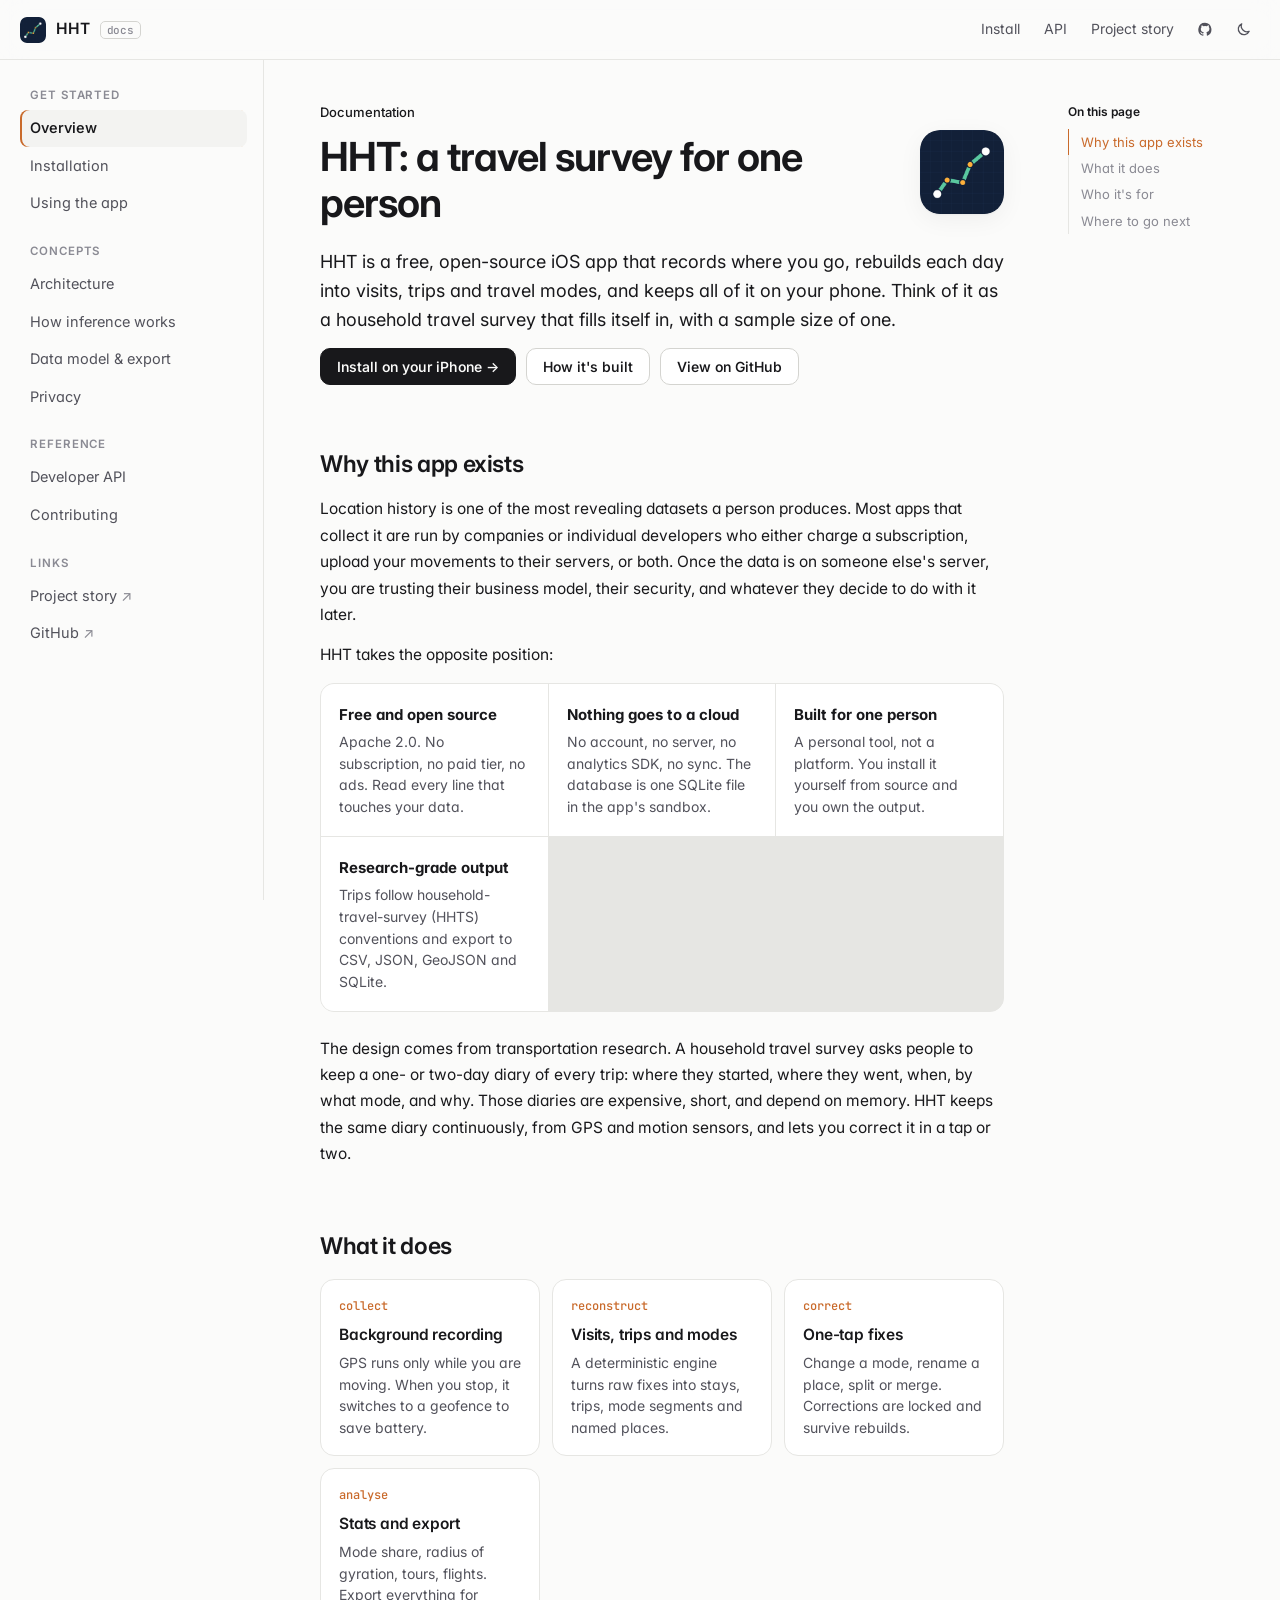
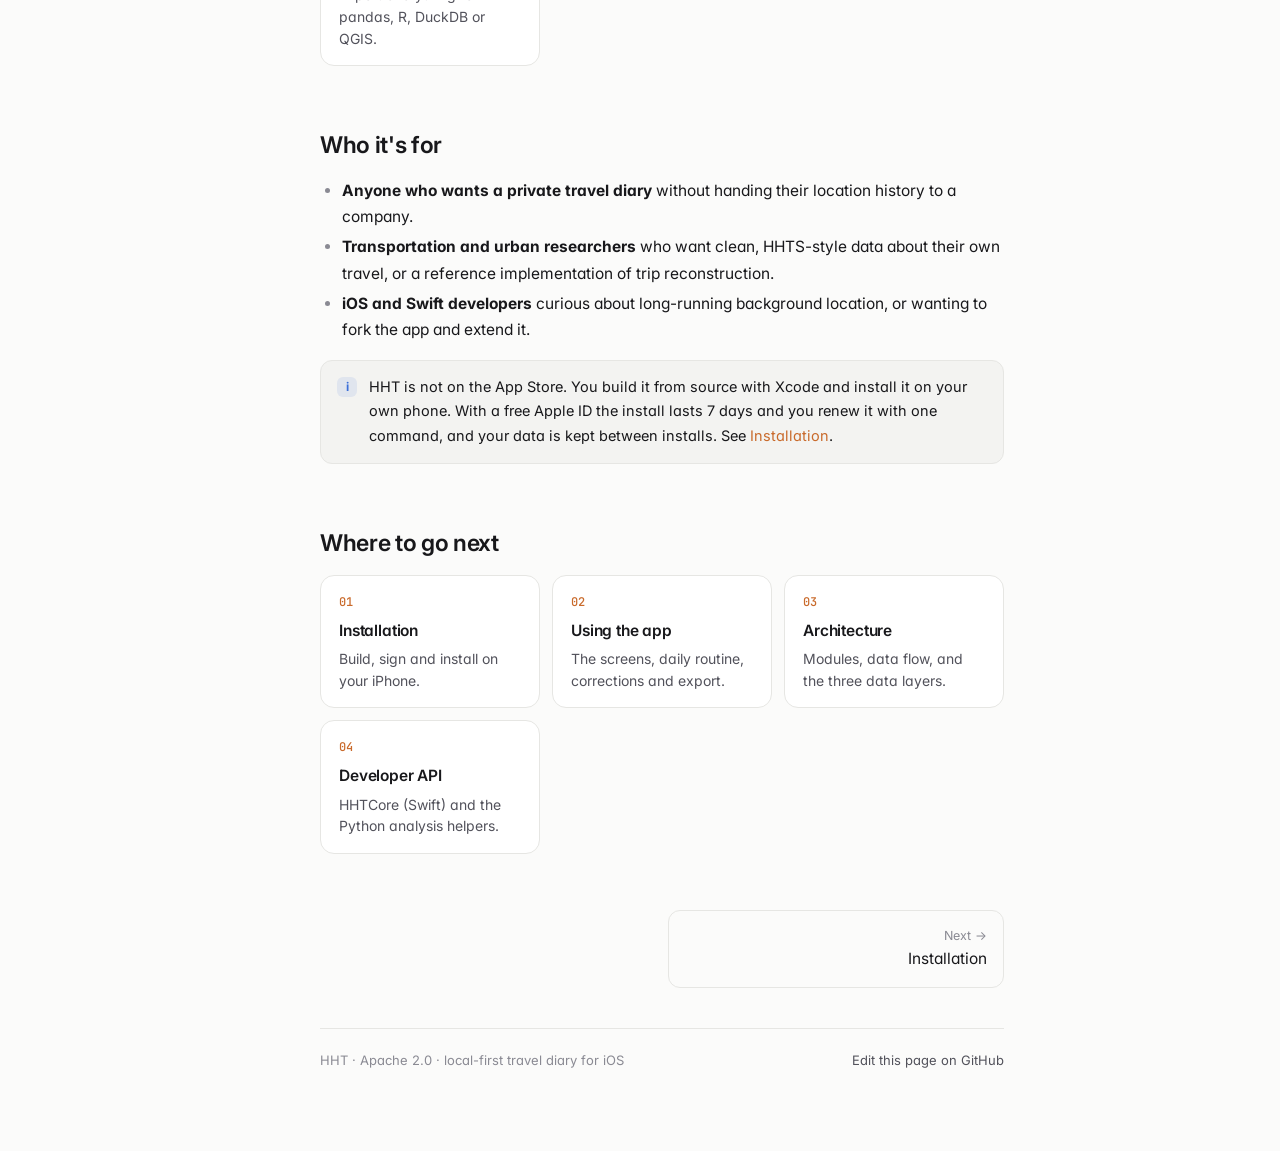
==== docs/docs/index.html @ 4942cb2d "Add standalone multi-page documentation site (closes #16) Adds docs/docs/, a documentation site sepa" ====
<!DOCTYPE html>
<html lang="en">
<head>
<meta charset="utf-8">
<meta name="viewport" content="width=device-width, initial-scale=1">
<title>HHT Documentation</title>
<meta name="description" content="Documentation for HHT, a free, open-source, local-first iOS app that runs a continuous household travel survey for one person.">
<link rel="icon" href="../assets/hht-logo.png">
<link rel="preconnect" href="https://fonts.googleapis.com">
<link rel="preconnect" href="https://fonts.gstatic.com" crossorigin>
<link href="https://fonts.googleapis.com/css2?family=Inter:wght@400;500;600;700&family=JetBrains+Mono:wght@400;500;600&display=swap" rel="stylesheet">
<link rel="stylesheet" href="assets/docs.css">
<script>try { const t = localStorage.getItem('hht-docs-theme'); if (t) document.documentElement.dataset.theme = t; } catch (e) {}</script>
<script src="assets/docs.js" defer></script>
</head>
<body>
<main class="dx-main"><article class="dx-content">

<div class="hero">
  <div>
    <p class="eyebrow">Documentation</p>
    <h1>HHT: a travel survey for one person</h1>
  </div>
  <img class="logo" src="../assets/hht-logo.png" alt="HHT logo">
</div>
<p class="lede">HHT is a free, open-source iOS app that records where you go, rebuilds each day into
visits, trips and travel modes, and keeps all of it on your phone. Think of it as a household travel survey
that fills itself in, with a sample size of one.</p>

<div class="actions">
  <a class="btn primary" href="installation.html">Install on your iPhone →</a>
  <a class="btn" href="architecture.html">How it's built</a>
  <a class="btn" href="https://github.com/zyang91/HHT-app">View on GitHub</a>
</div>

<h2>Why this app exists</h2>
<p>Location history is one of the most revealing datasets a person produces. Most apps that collect it
are run by companies or individual developers who either charge a subscription, upload your movements to their
servers, or both. Once the data is on someone else's server, you are trusting their business model,
their security, and whatever they decide to do with it later.</p>
<p>HHT takes the opposite position:</p>

<div class="pillars">
  <div><b>Free and open source</b><span>Apache 2.0. No subscription, no paid tier, no ads. Read every line that touches your data.</span></div>
  <div><b>Nothing goes to a cloud</b><span>No account, no server, no analytics SDK, no sync. The database is one SQLite file in the app's sandbox.</span></div>
  <div><b>Built for one person</b><span>A personal tool, not a platform. You install it yourself from source and you own the output.</span></div>
  <div><b>Research-grade output</b><span>Trips follow household-travel-survey (HHTS) conventions and export to CSV, JSON, GeoJSON and SQLite.</span></div>
</div>

<p>The design comes from transportation research. A household travel survey asks people to keep a one- or two-day
diary of every trip: where they started, where they went, when, by what mode, and why. Those diaries are expensive,
short, and depend on memory. HHT keeps the same diary continuously, from GPS and motion sensors, and lets you correct
it in a tap or two.</p>

<h2>What it does</h2>
<div class="cards">
  <div class="card"><div class="k">collect</div><h3>Background recording</h3><p>GPS runs only while you are moving. When you stop, it switches to a geofence to save battery.</p></div>
  <div class="card"><div class="k">reconstruct</div><h3>Visits, trips and modes</h3><p>A deterministic engine turns raw fixes into stays, trips, mode segments and named places.</p></div>
  <div class="card"><div class="k">correct</div><h3>One-tap fixes</h3><p>Change a mode, rename a place, split or merge. Corrections are locked and survive rebuilds.</p></div>
  <div class="card"><div class="k">analyse</div><h3>Stats and export</h3><p>Mode share, radius of gyration, tours, flights. Export everything for pandas, R, DuckDB or QGIS.</p></div>
</div>

<h2>Who it's for</h2>
<ul>
  <li><b>Anyone who wants a private travel diary</b> without handing their location history to a company.</li>
  <li><b>Transportation and urban researchers</b> who want clean, HHTS-style data about their own travel, or a reference
    implementation of trip reconstruction.</li>
  <li><b>iOS and Swift developers</b> curious about long-running background location, or wanting to fork the app and extend it.</li>
</ul>

<div class="callout note"><div class="ic">i</div>
<p>HHT is not on the App Store. You build it from source with Xcode and install it on your own phone. With a free Apple ID
the install lasts 7 days and you renew it with one command, and your data is kept between installs. See <a href="installation.html">Installation</a>.</p></div>

<h2>Where to go next</h2>
<div class="cards">
  <a class="card" href="installation.html"><div class="k">01</div><h3>Installation</h3><p>Build, sign and install on your iPhone.</p></a>
  <a class="card" href="using-the-app.html"><div class="k">02</div><h3>Using the app</h3><p>The screens, daily routine, corrections and export.</p></a>
  <a class="card" href="architecture.html"><div class="k">03</div><h3>Architecture</h3><p>Modules, data flow, and the three data layers.</p></a>
  <a class="card" href="api.html"><div class="k">04</div><h3>Developer API</h3><p>HHTCore (Swift) and the Python analysis helpers.</p></a>
</div>

</article></main>
</body>
</html>
---- docs/docs/assets/docs.css ----
/* HHT documentation — shared styles. Independent of the project page (../index.html). */

:root {
  --bg: #fbfbfa;
  --bg-elev: #ffffff;
  --bg-soft: #f3f3f1;
  --bg-code: #f5f5f3;
  --ink: #18181b;
  --ink-soft: #52525b;
  --ink-faint: #8a8a93;
  --line: #e6e6e3;
  --line-strong: #d4d4d0;
  --accent: #c96a2b;
  --accent-soft: rgba(201, 106, 43, .1);
  --teal: #1f9b77;
  --teal-soft: rgba(31, 155, 119, .1);
  --blue: #3b6fd8;
  --blue-soft: rgba(59, 111, 216, .1);
  --warn: #b7791f;
  --warn-soft: rgba(183, 121, 31, .12);
  --shadow: 0 1px 2px rgba(0, 0, 0, .04), 0 6px 24px rgba(0, 0, 0, .05);
  --sans: 'Inter', ui-sans-serif, system-ui, -apple-system, 'Segoe UI', sans-serif;
  --mono: 'JetBrains Mono', ui-monospace, SFMono-Regular, Menlo, monospace;
  --header-h: 60px;
  --sidebar-w: 264px;
  --toc-w: 220px;
  color-scheme: light;
}

@media (prefers-color-scheme: dark) {
  :root:not([data-theme="light"]) {
    --bg: #0e0e10;
    --bg-elev: #151518;
    --bg-soft: #1b1b1f;
    --bg-code: #141417;
    --ink: #ececee;
    --ink-soft: #a6a6ad;
    --ink-faint: #6e6e76;
    --line: #26262b;
    --line-strong: #34343a;
    --accent: #e8945a;
    --accent-soft: rgba(232, 148, 90, .12);
    --teal: #4fd1a5;
    --teal-soft: rgba(79, 209, 165, .1);
    --blue: #7aa2ff;
    --blue-soft: rgba(122, 162, 255, .1);
    --warn: #e6b450;
    --warn-soft: rgba(230, 180, 80, .1);
    --shadow: 0 1px 2px rgba(0, 0, 0, .3), 0 8px 30px rgba(0, 0, 0, .35);
    color-scheme: dark;
  }
}
:root[data-theme="dark"] {
  --bg: #0e0e10;
  --bg-elev: #151518;
  --bg-soft: #1b1b1f;
  --bg-code: #141417;
  --ink: #ececee;
  --ink-soft: #a6a6ad;
  --ink-faint: #6e6e76;
  --line: #26262b;
  --line-strong: #34343a;
  --accent: #e8945a;
  --accent-soft: rgba(232, 148, 90, .12);
  --teal: #4fd1a5;
  --teal-soft: rgba(79, 209, 165, .1);
  --blue: #7aa2ff;
  --blue-soft: rgba(122, 162, 255, .1);
  --warn: #e6b450;
  --warn-soft: rgba(230, 180, 80, .1);
  --shadow: 0 1px 2px rgba(0, 0, 0, .3), 0 8px 30px rgba(0, 0, 0, .35);
  color-scheme: dark;
}

* { box-sizing: border-box; }
html { -webkit-text-size-adjust: 100%; scroll-padding-top: calc(var(--header-h) + 24px); }
body {
  margin: 0;
  background: var(--bg);
  color: var(--ink);
  font: 15.5px/1.7 var(--sans);
  -webkit-font-smoothing: antialiased;
  font-feature-settings: 'cv11', 'ss01';
}
a { color: var(--accent); text-decoration: none; }
a:hover { text-decoration: underline; text-underline-offset: 3px; }
img { max-width: 100%; }

/* ── Header ─────────────────────────────────────────────── */
.dx-header {
  position: sticky; top: 0; z-index: 40;
  height: var(--header-h);
  display: flex; align-items: center; gap: 16px;
  padding: 0 20px;
  background: color-mix(in srgb, var(--bg) 82%, transparent);
  backdrop-filter: saturate(160%) blur(12px);
  -webkit-backdrop-filter: saturate(160%) blur(12px);
  border-bottom: 1px solid var(--line);
}
.dx-brand { display: flex; align-items: center; gap: 10px; color: var(--ink); font-weight: 600; letter-spacing: -.01em; white-space: nowrap; }
.dx-brand:hover { text-decoration: none; }
.dx-brand img { width: 26px; height: 26px; border-radius: 7px; }
.dx-brand .tag { font: 500 11px var(--mono); color: var(--ink-faint); border: 1px solid var(--line-strong); border-radius: 5px; padding: 1px 6px; }
.dx-header nav { display: flex; gap: 4px; margin-left: auto; align-items: center; }
.dx-header nav a, .icon-btn {
  color: var(--ink-soft); font-size: 14px; padding: 6px 10px; border-radius: 8px;
  background: none; border: 0; cursor: pointer; font-family: inherit; line-height: 1.2;
}
.dx-header nav a:hover, .icon-btn:hover { color: var(--ink); background: var(--bg-soft); text-decoration: none; }
.icon-btn { display: inline-flex; align-items: center; justify-content: center; width: 34px; height: 34px; padding: 0; }
.icon-btn svg { width: 17px; height: 17px; }
.menu-btn { display: none; }
.theme-btn .sun { display: none; }
:root[data-theme="dark"] .theme-btn .sun { display: block; }
:root[data-theme="dark"] .theme-btn .moon { display: none; }
@media (prefers-color-scheme: dark) {
  :root:not([data-theme="light"]) .theme-btn .sun { display: block; }
  :root:not([data-theme="light"]) .theme-btn .moon { display: none; }
}

/* ── Layout ─────────────────────────────────────────────── */
.dx-layout {
  display: grid;
  grid-template-columns: var(--sidebar-w) minmax(0, 1fr) var(--toc-w);
  max-width: 1440px; margin: 0 auto;
}
.dx-sidebar {
  position: sticky; top: var(--header-h);
  height: calc(100vh - var(--header-h));
  overflow-y: auto;
  padding: 28px 16px 40px 20px;
  border-right: 1px solid var(--line);
}
.dx-sidebar h4 {
  font: 600 11.5px var(--sans); letter-spacing: .08em; text-transform: uppercase;
  color: var(--ink-faint); margin: 22px 10px 8px;
}
.dx-sidebar h4:first-child { margin-top: 0; }
.dx-sidebar a {
  display: block; color: var(--ink-soft); font-size: 14.5px;
  padding: 6px 10px; border-radius: 8px; margin: 1px 0;
}
.dx-sidebar a:hover { color: var(--ink); background: var(--bg-soft); text-decoration: none; }
.dx-sidebar a.active { color: var(--ink); background: var(--bg-soft); font-weight: 550; box-shadow: inset 2px 0 0 var(--accent); }
.dx-sidebar .ext::after { content: " ↗"; color: var(--ink-faint); }

.dx-main { padding: 44px 56px 80px; min-width: 0; }
.dx-content { max-width: 760px; margin: 0 auto; }

.dx-toc {
  position: sticky; top: var(--header-h);
  height: calc(100vh - var(--header-h));
  overflow-y: auto;
  padding: 44px 20px 40px 8px;
  font-size: 13px;
}
.dx-toc h5 { font: 600 12px var(--sans); color: var(--ink); margin: 0 0 10px; }
.dx-toc a { display: block; color: var(--ink-faint); padding: 4px 0 4px 12px; border-left: 1px solid var(--line); line-height: 1.4; }
.dx-toc a.h3 { padding-left: 24px; }
.dx-toc a:hover { color: var(--ink); text-decoration: none; }
.dx-toc a.active { color: var(--accent); border-left-color: var(--accent); }

/* ── Typography ─────────────────────────────────────────── */
.eyebrow { font: 500 13px var(--sans); color: var(--accent); margin: 0 0 10px; }
.dx-content h1 { font-size: clamp(30px, 4.4vw, 40px); line-height: 1.15; letter-spacing: -.025em; font-weight: 650; margin: 0 0 14px; }
.lede { font-size: 18px; line-height: 1.6; color: var(--ink-soft); margin: 0 0 32px; }
.dx-content h2 { font-size: 23px; letter-spacing: -.015em; font-weight: 620; margin: 52px 0 12px; padding-top: 8px; }
.dx-content h3 { font-size: 17.5px; letter-spacing: -.01em; font-weight: 600; margin: 32px 0 8px; }
.dx-content h2 .anchor, .dx-content h3 .anchor { color: var(--ink-faint); margin-left: 8px; opacity: 0; font-weight: 400; }
.dx-content h2:hover .anchor, .dx-content h3:hover .anchor { opacity: 1; text-decoration: none; }
.dx-content p, .dx-content li { color: var(--ink); }
.dx-content p { margin: 0 0 14px; }
.dx-content ul, .dx-content ol { padding-left: 22px; margin: 0 0 16px; }
.dx-content li { margin: 4px 0; }
.dx-content li::marker { color: var(--ink-faint); }
.muted { color: var(--ink-soft); }
hr { border: 0; border-top: 1px solid var(--line); margin: 40px 0; }
kbd {
  font: 500 12px var(--mono); padding: 1px 6px; border-radius: 5px;
  border: 1px solid var(--line-strong); border-bottom-width: 2px; background: var(--bg-elev);
}

/* ── Code ───────────────────────────────────────────────── */
code {
  font: 500 .86em var(--mono);
  background: var(--bg-soft); border: 1px solid var(--line);
  padding: 1px 5px; border-radius: 5px;
  overflow-wrap: anywhere;
}
pre {
  position: relative;
  background: var(--bg-code); border: 1px solid var(--line); border-radius: 12px;
  padding: 16px 18px; margin: 0 0 18px;
  overflow-x: auto; font: 13px/1.65 var(--mono);
}
pre code { background: none; border: 0; padding: 0; font-size: inherit; overflow-wrap: normal; }
pre[data-lang]:not([data-lang="text"]) { padding-top: 38px; }
pre[data-lang]:not([data-lang="text"])::before {
  content: attr(data-lang);
  position: absolute; top: 0; left: 0; right: 0;
  padding: 6px 18px; border-bottom: 1px solid var(--line);
  font: 500 11px var(--mono); color: var(--ink-faint); text-transform: lowercase;
}
pre[data-lang]:not([data-lang="text"]) .copy-btn { top: 4px; opacity: 1; border-color: transparent; background: none; padding: 1px 6px; }
pre[data-lang]:not([data-lang="text"]) .copy-btn:hover { color: var(--ink); }
.copy-btn {
  position: absolute; top: 6px; right: 8px;
  font: 500 11.5px var(--sans); color: var(--ink-soft);
  background: var(--bg-elev); border: 1px solid var(--line); border-radius: 6px;
  padding: 3px 8px; cursor: pointer; opacity: 0; transition: opacity .15s;
}
pre:hover .copy-btn, .copy-btn:focus { opacity: 1; }
.tok-c { color: var(--ink-faint); font-style: italic; }
.tok-k { color: var(--accent); }
.tok-s { color: var(--teal); }
.tok-t { color: var(--blue); }

/* ── Components ─────────────────────────────────────────── */
.callout {
  display: flex; gap: 12px;
  border: 1px solid var(--line); border-radius: 12px;
  background: var(--bg-soft); padding: 14px 16px; margin: 0 0 20px;
  font-size: 14.5px;
}
.callout p:last-child { margin: 0; }
.callout .ic { flex: none; width: 20px; height: 20px; border-radius: 6px; display: grid; place-items: center; font: 700 12px var(--sans); margin-top: 2px; }
.callout.note .ic { background: var(--blue-soft); color: var(--blue); }
.callout.tip .ic { background: var(--teal-soft); color: var(--teal); }
.callout.warn { border-color: color-mix(in srgb, var(--warn) 35%, var(--line)); background: var(--warn-soft); }
.callout.warn .ic { background: var(--warn-soft); color: var(--warn); }

.cards { display: grid; grid-template-columns: repeat(auto-fit, minmax(220px, 1fr)); gap: 12px; margin: 0 0 24px; }
.card {
  display: block; color: var(--ink);
  border: 1px solid var(--line); border-radius: 14px; background: var(--bg-elev);
  padding: 18px 18px 16px; transition: border-color .15s, transform .15s, box-shadow .15s;
}
a.card:hover { border-color: var(--line-strong); text-decoration: none; transform: translateY(-1px); box-shadow: var(--shadow); }
.card .k { font: 500 12px var(--mono); color: var(--accent); margin-bottom: 8px; }
.card h3 { margin: 0 0 4px !important; font-size: 15.5px !important; }
.card p { margin: 0 !important; font-size: 14px; color: var(--ink-soft) !important; line-height: 1.55; }

.pillars { display: grid; grid-template-columns: repeat(auto-fit, minmax(200px, 1fr)); gap: 1px; background: var(--line); border: 1px solid var(--line); border-radius: 14px; overflow: hidden; margin: 0 0 24px; }
.pillars > div { background: var(--bg-elev); padding: 18px; }
.pillars b { display: block; font-size: 15px; margin-bottom: 4px; }
.pillars span { font-size: 14px; color: var(--ink-soft); line-height: 1.55; display: block; }

.table-wrap { overflow-x: auto; margin: 0 0 20px; border: 1px solid var(--line); border-radius: 12px; }
table { border-collapse: collapse; width: 100%; font-size: 14px; }
th, td { text-align: left; padding: 9px 14px; border-bottom: 1px solid var(--line); vertical-align: top; }
th { font-weight: 600; font-size: 12.5px; color: var(--ink-soft); background: var(--bg-soft); white-space: nowrap; }
tr:last-child td { border-bottom: 0; }
td code { white-space: nowrap; }

.steps { counter-reset: step; list-style: none; padding: 0 !important; margin: 0 0 24px; }
.steps > li { position: relative; padding: 0 0 18px 44px; margin: 0; border-left: 1px solid var(--line); margin-left: 13px; }
.steps > li:last-child { border-left-color: transparent; padding-bottom: 4px; }
.steps > li::before {
  counter-increment: step; content: counter(step);
  position: absolute; left: -14px; top: 0;
  width: 27px; height: 27px; border-radius: 50%;
  display: grid; place-items: center;
  font: 600 12.5px var(--sans); color: var(--ink);
  background: var(--bg-elev); border: 1px solid var(--line-strong);
}
.steps > li > b:first-child { display: block; margin-bottom: 2px; }

/* pipeline diagram */
.flow { display: grid; grid-template-columns: repeat(5, minmax(0, 1fr)); gap: 0; margin: 8px 0 26px; }
.flow .node {
  position: relative; border: 1px solid var(--line); background: var(--bg-elev); border-radius: 12px;
  padding: 12px 12px 10px; margin-right: 18px; font-size: 13px; line-height: 1.45;
}
.flow .node:last-child { margin-right: 0; }
.flow .node:not(:last-child)::after {
  content: "→"; position: absolute; right: -16px; top: 50%; transform: translateY(-50%);
  color: var(--ink-faint); font-size: 14px;
}
.flow .node b { display: block; font-size: 13.5px; margin-bottom: 2px; }
.flow .node span { color: var(--ink-soft); }
.flow .node.hl { border-color: color-mix(in srgb, var(--accent) 50%, var(--line)); }

.layers { display: grid; gap: 8px; margin: 0 0 24px; }
.layer { display: grid; grid-template-columns: 34px minmax(0, 1fr); gap: 14px; align-items: start; border: 1px solid var(--line); border-radius: 12px; padding: 14px 16px; background: var(--bg-elev); }
.layer .num { width: 30px; height: 30px; border-radius: 8px; display: grid; place-items: center; font: 600 13px var(--mono); }
.layer:nth-child(1) .num { background: var(--blue-soft); color: var(--blue); }
.layer:nth-child(2) .num { background: var(--accent-soft); color: var(--accent); }
.layer:nth-child(3) .num { background: var(--teal-soft); color: var(--teal); }
.layer b { display: block; }
.layer span { font-size: 14px; color: var(--ink-soft); }

.tree { font: 13px/1.7 var(--mono); }
.tree .d { color: var(--blue); }
.tree .m { color: var(--ink-faint); }

/* API signatures */
.api { border: 1px solid var(--line); border-radius: 12px; margin: 0 0 18px; overflow: hidden; background: var(--bg-elev); }
.api-head { display: flex; align-items: baseline; gap: 10px; flex-wrap: wrap; padding: 12px 16px; border-bottom: 1px solid var(--line); background: var(--bg-soft); }
.api-head .kind { font: 600 11px var(--mono); text-transform: uppercase; letter-spacing: .06em; color: var(--accent); }
.api-head .name { font: 600 14.5px var(--mono); }
.api-head .file { margin-left: auto; font: 12px var(--mono); color: var(--ink-faint); }
.api-body { padding: 4px 16px 10px; }
.api-body > p { font-size: 14px; color: var(--ink-soft); margin: 10px 0 6px; }
.sig { display: grid; grid-template-columns: minmax(0, 1fr); border-top: 1px dashed var(--line); padding: 9px 0; }
.sig:first-of-type { border-top: 0; }
.sig code { background: none; border: 0; padding: 0; font-size: 12.8px; color: var(--ink); }
.sig span { font-size: 13.5px; color: var(--ink-soft); }

.badge { display: inline-block; font: 500 11.5px var(--mono); padding: 1px 7px; border-radius: 999px; border: 1px solid var(--line-strong); color: var(--ink-soft); vertical-align: 2px; }

/* hero (overview page) */
.hero { display: grid; grid-template-columns: minmax(0, 1fr) auto; gap: 24px; align-items: center; margin-bottom: 8px; }
.hero img.logo { width: 84px; height: 84px; border-radius: 20px; box-shadow: var(--shadow); }
.actions { display: flex; flex-wrap: wrap; gap: 10px; margin: 0 0 36px; }
.btn {
  display: inline-flex; align-items: center; gap: 8px;
  font: 550 14px var(--sans); padding: 9px 16px; border-radius: 10px;
  border: 1px solid var(--line-strong); color: var(--ink); background: var(--bg-elev);
}
.btn:hover { text-decoration: none; border-color: var(--ink-faint); }
.btn.primary { background: var(--ink); color: var(--bg); border-color: var(--ink); }
.btn.primary:hover { opacity: .88; }

/* prev / next */
.pager { display: grid; grid-template-columns: 1fr 1fr; gap: 12px; margin-top: 56px; }
.pager a { border: 1px solid var(--line); border-radius: 12px; padding: 14px 16px; color: var(--ink); display: block; }
.pager a:hover { border-color: var(--line-strong); text-decoration: none; }
.pager small { display: block; color: var(--ink-faint); font-size: 12.5px; }
.pager .next { text-align: right; grid-column: 2; }
.dx-foot { margin-top: 40px; padding-top: 20px; border-top: 1px solid var(--line); font-size: 13px; color: var(--ink-faint); display: flex; flex-wrap: wrap; gap: 6px 18px; justify-content: space-between; }
.dx-foot a { color: var(--ink-soft); }

/* ── Responsive ─────────────────────────────────────────── */
@media (max-width: 1180px) {
  .dx-layout { grid-template-columns: var(--sidebar-w) minmax(0, 1fr); }
  .dx-toc { display: none; }
}
@media (max-width: 880px) {
  .menu-btn { display: inline-flex; }
  .dx-header { padding: 0 12px 0 8px; gap: 8px; }
  .dx-header nav a.hide-sm { display: none; }
  .dx-layout { grid-template-columns: minmax(0, 1fr); }
  .dx-sidebar {
    position: fixed; top: var(--header-h); left: 0; bottom: 0; z-index: 35;
    width: min(300px, 86vw); height: auto;
    background: var(--bg); transform: translateX(-100%); transition: transform .2s ease;
    box-shadow: var(--shadow);
  }
  body.nav-open .dx-sidebar { transform: none; }
  body.nav-open::after { content: ""; position: fixed; inset: var(--header-h) 0 0 0; background: rgba(0,0,0,.35); z-index: 30; }
  .dx-main { padding: 28px 16px 64px; }
  .flow { grid-template-columns: minmax(0, 1fr); gap: 18px; }
  .flow .node { margin-right: 0; }
  .flow .node:not(:last-child)::after { content: "↓"; right: auto; left: 50%; top: auto; bottom: -19px; transform: translateX(-50%); }
  .hero { grid-template-columns: minmax(0, 1fr); }
  .hero img.logo { width: 60px; height: 60px; border-radius: 15px; order: -1; }
  .pager { grid-template-columns: minmax(0, 1fr); }
  .pager .next { grid-column: 1; }
  .api-head .file { margin-left: 0; width: 100%; }
}
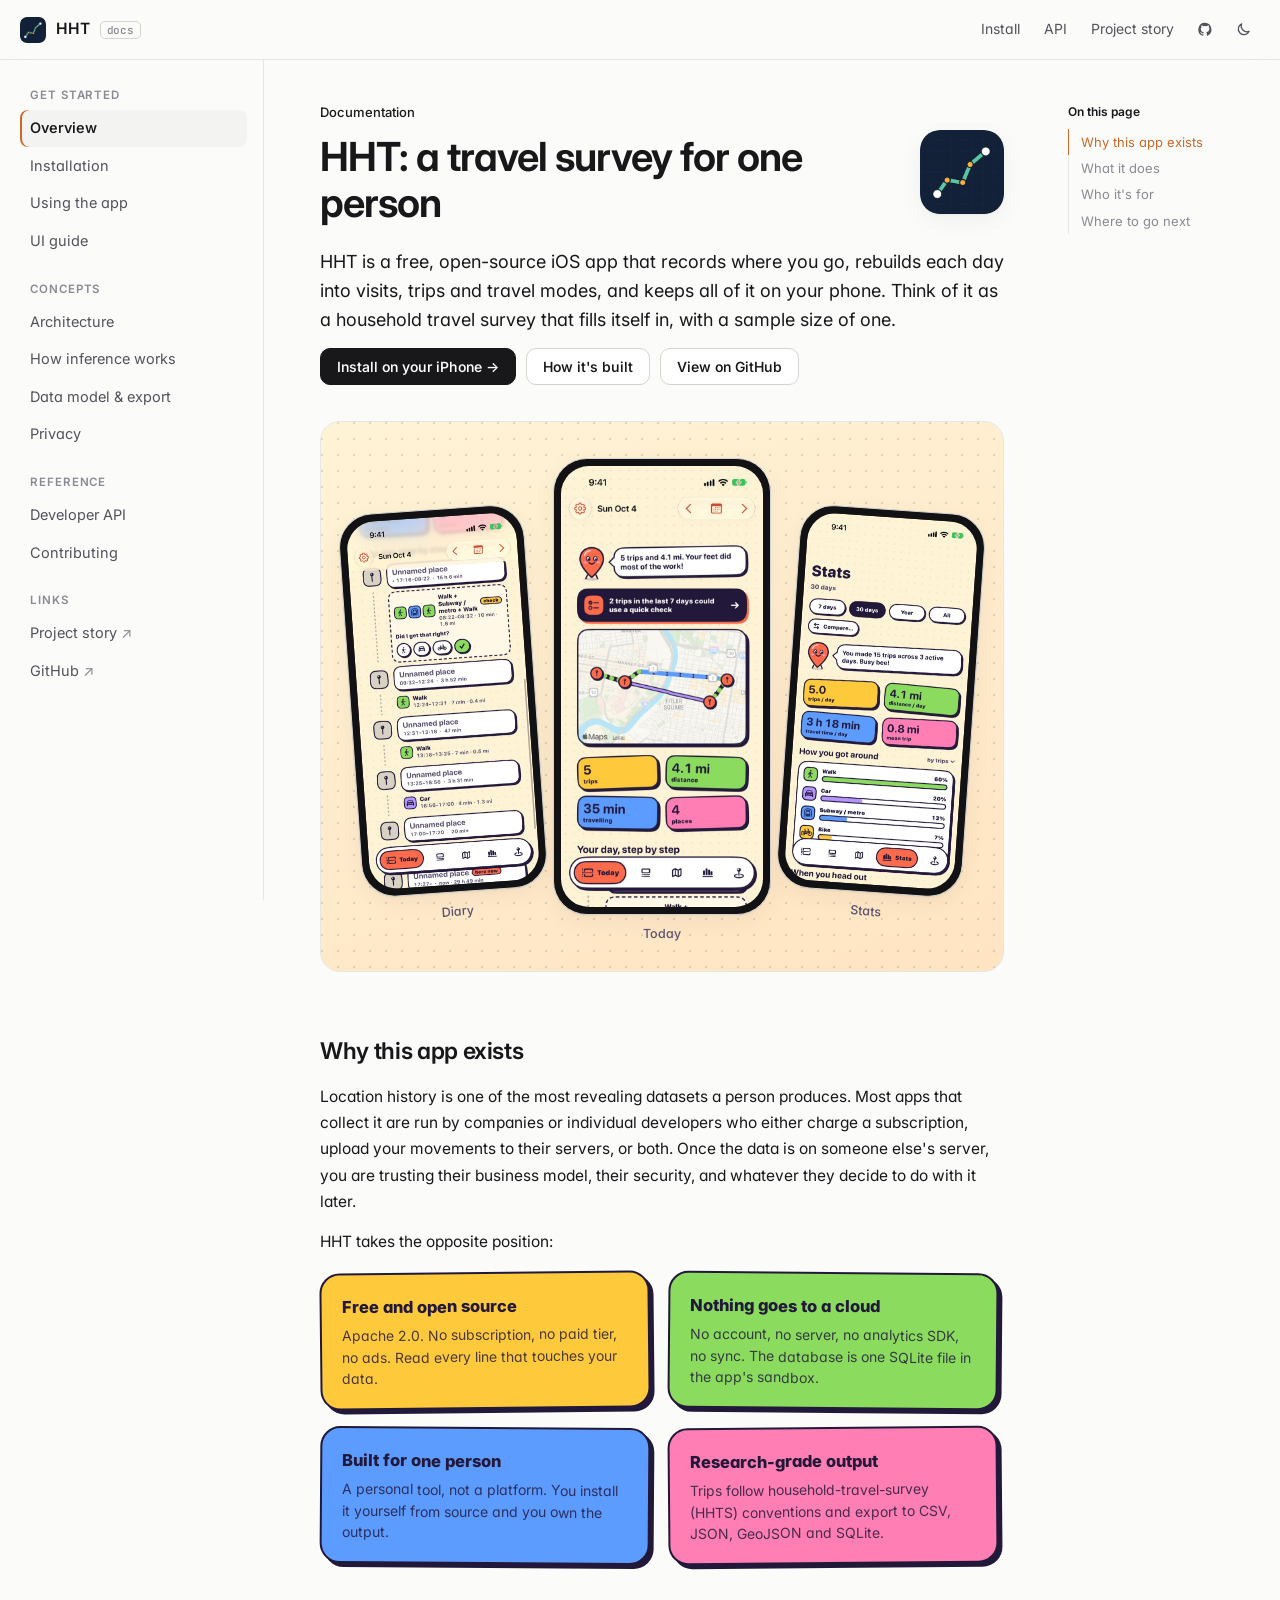
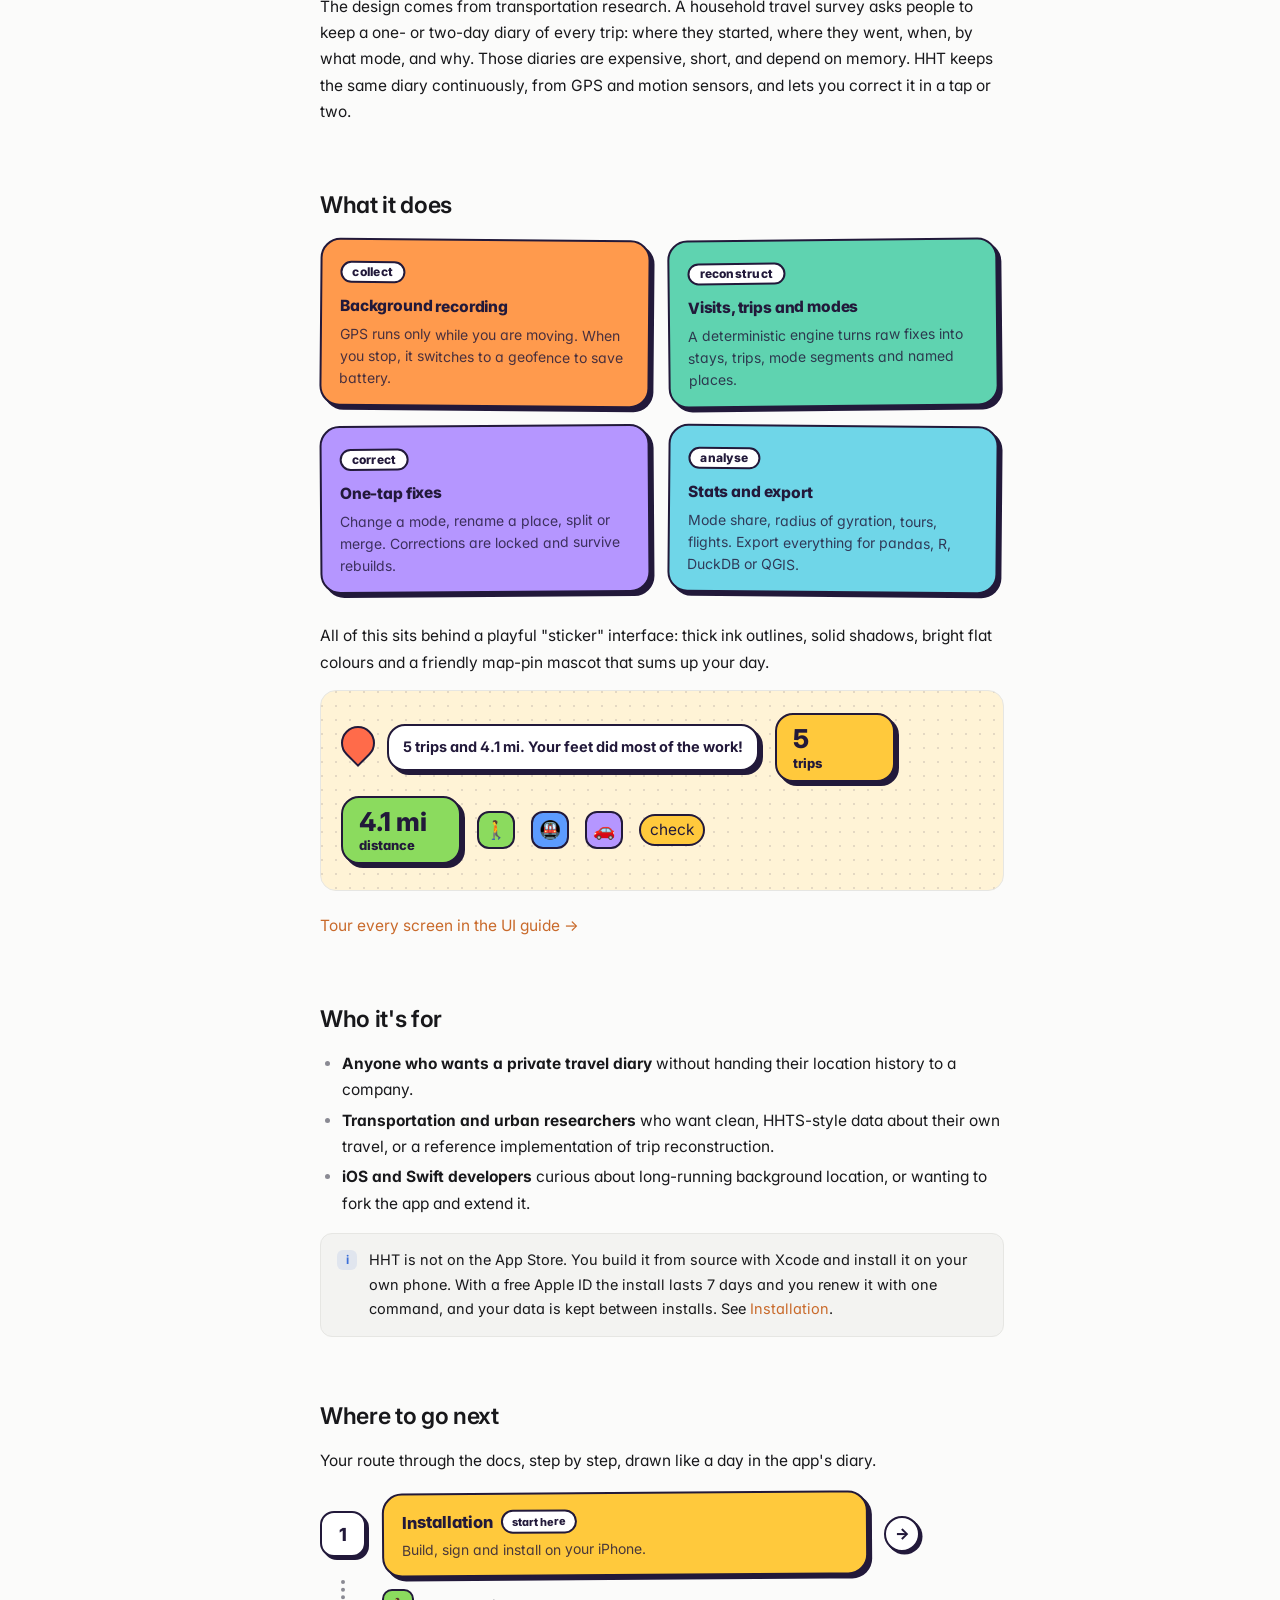
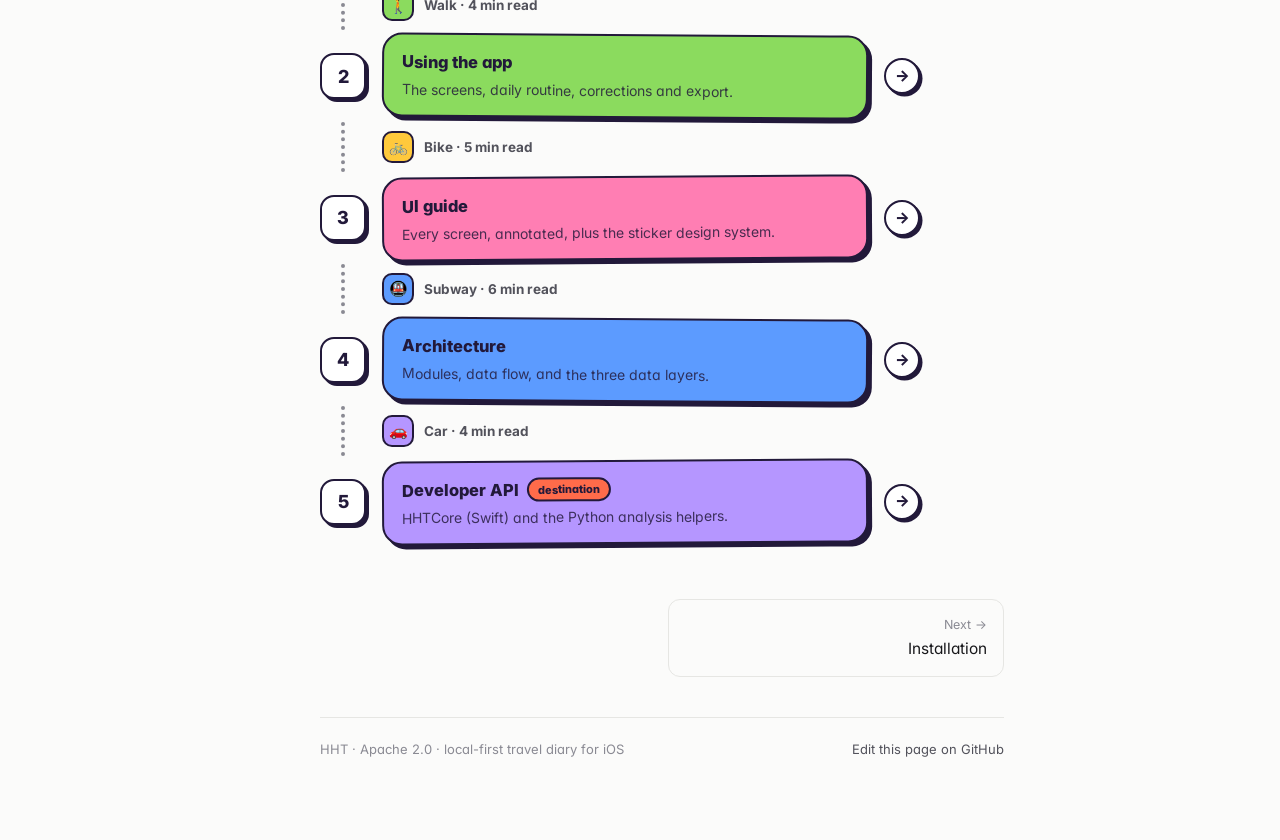
==== commit 410d64d4: "Docs: add UI guide and sticker-style home page - New UI guide page: annotated screenshots of every m" ====
--- a/docs/docs/index.html
+++ b/docs/docs/index.html
@@ -9,12 +9,12 @@
 <link rel="preconnect" href="https://fonts.googleapis.com">
 <link rel="preconnect" href="https://fonts.gstatic.com" crossorigin>
 <link href="https://fonts.googleapis.com/css2?family=Inter:wght@400;500;600;700&family=JetBrains+Mono:wght@400;500;600&display=swap" rel="stylesheet">
-<link rel="stylesheet" href="assets/docs.css">
+<link rel="stylesheet" href="assets/docs.css?v=4">
 <script>try { const t = localStorage.getItem('hht-docs-theme'); if (t) document.documentElement.dataset.theme = t; } catch (e) {}</script>
 <script src="assets/docs.js" defer></script>
 </head>
 <body>
-<main class="dx-main"><article class="dx-content">
+<main class="dx-main"><article class="dx-content home">
 
 <div class="hero">
   <div>
@@ -31,6 +31,12 @@
   <a class="btn primary" href="installation.html">Install on your iPhone →</a>
   <a class="btn" href="architecture.html">How it's built</a>
   <a class="btn" href="https://github.com/zyang91/HHT-app">View on GitHub</a>
+</div>
+
+<div class="showcase" aria-label="Screenshots of the HHT app">
+  <figure class="phone"><img src="assets/screens/diary.jpg" alt="The day's diary: visits and trips in order, with a trip asking 'Did I get that right?'" loading="lazy"><figcaption>Diary</figcaption></figure>
+  <figure class="phone"><img src="assets/screens/today.jpg" alt="The Today screen: a mascot speech bubble, the day's routes on a map, and four colourful stat tiles" loading="lazy"><figcaption>Today</figcaption></figure>
+  <figure class="phone"><img src="assets/screens/stats.jpg" alt="The Stats screen: trips per day, distance, travel time and mode share bars" loading="lazy"><figcaption>Stats</figcaption></figure>
 </div>
 
 <h2>Why this app exists</h2>
@@ -53,12 +59,23 @@
 it in a tap or two.</p>
 
 <h2>What it does</h2>
-<div class="cards">
+<div class="cards toon-grid two">
   <div class="card"><div class="k">collect</div><h3>Background recording</h3><p>GPS runs only while you are moving. When you stop, it switches to a geofence to save battery.</p></div>
   <div class="card"><div class="k">reconstruct</div><h3>Visits, trips and modes</h3><p>A deterministic engine turns raw fixes into stays, trips, mode segments and named places.</p></div>
   <div class="card"><div class="k">correct</div><h3>One-tap fixes</h3><p>Change a mode, rename a place, split or merge. Corrections are locked and survive rebuilds.</p></div>
   <div class="card"><div class="k">analyse</div><h3>Stats and export</h3><p>Mode share, radius of gyration, tours, flights. Export everything for pandas, R, DuckDB or QGIS.</p></div>
 </div>
+
+<p>All of this sits behind a playful "sticker" interface: thick ink outlines, solid shadows, bright flat colours and a
+friendly map-pin mascot that sums up your day.</p>
+<div class="toon-stage" aria-hidden="true">
+  <div class="toon-bubble"><span class="pin"></span><span class="toon say">5 trips and 4.1 mi. Your feet did most of the work!</span></div>
+  <span class="toon toon-stat" style="--fill:#ffc93c"><big>5</big><small>trips</small></span>
+  <span class="toon toon-stat" style="--fill:#8bdb5e"><big>4.1 mi</big><small>distance</small></span>
+  <span class="toon-chip" style="background:#8bdb5e">🚶</span><span class="toon-chip" style="background:#5c9bff">🚇</span><span class="toon-chip" style="background:#b596ff">🚗</span>
+  <span class="toon-badge" style="background:#ffc93c">check</span>
+</div>
+<p><a href="ui-guide.html">Tour every screen in the UI guide →</a></p>
 
 <h2>Who it's for</h2>
 <ul>
@@ -73,12 +90,33 @@
 the install lasts 7 days and you renew it with one command, and your data is kept between installs. See <a href="installation.html">Installation</a>.</p></div>
 
 <h2>Where to go next</h2>
-<div class="cards">
-  <a class="card" href="installation.html"><div class="k">01</div><h3>Installation</h3><p>Build, sign and install on your iPhone.</p></a>
-  <a class="card" href="using-the-app.html"><div class="k">02</div><h3>Using the app</h3><p>The screens, daily routine, corrections and export.</p></a>
-  <a class="card" href="architecture.html"><div class="k">03</div><h3>Architecture</h3><p>Modules, data flow, and the three data layers.</p></a>
-  <a class="card" href="api.html"><div class="k">04</div><h3>Developer API</h3><p>HHTCore (Swift) and the Python analysis helpers.</p></a>
-</div>
+<p class="muted">Your route through the docs, step by step, drawn like a day in the app's diary.</p>
+<ol class="route">
+  <li class="stop" style="--fill:#ffc93c"><a href="installation.html">
+    <span class="pin">1</span>
+    <span class="body"><b>Installation <span class="toon-badge" style="background:#fff">start here</span></b><small>Build, sign and install on your iPhone.</small></span>
+    <span class="go">→</span></a></li>
+  <li class="leg"><span class="toon-chip" style="background:#8bdb5e">🚶</span>Walk · 4 min read</li>
+  <li class="stop" style="--fill:#8bdb5e"><a href="using-the-app.html">
+    <span class="pin">2</span>
+    <span class="body"><b>Using the app</b><small>The screens, daily routine, corrections and export.</small></span>
+    <span class="go">→</span></a></li>
+  <li class="leg"><span class="toon-chip" style="background:#ffc93c">🚲</span>Bike · 5 min read</li>
+  <li class="stop" style="--fill:#ff7eb3"><a href="ui-guide.html">
+    <span class="pin">3</span>
+    <span class="body"><b>UI guide</b><small>Every screen, annotated, plus the sticker design system.</small></span>
+    <span class="go">→</span></a></li>
+  <li class="leg"><span class="toon-chip" style="background:#5c9bff">🚇</span>Subway · 6 min read</li>
+  <li class="stop" style="--fill:#5c9bff"><a href="architecture.html">
+    <span class="pin">4</span>
+    <span class="body"><b>Architecture</b><small>Modules, data flow, and the three data layers.</small></span>
+    <span class="go">→</span></a></li>
+  <li class="leg"><span class="toon-chip" style="background:#b596ff">🚗</span>Car · 4 min read</li>
+  <li class="stop" style="--fill:#b596ff"><a href="api.html">
+    <span class="pin">5</span>
+    <span class="body"><b>Developer API <span class="toon-badge" style="background:#ff6b4a">destination</span></b><small>HHTCore (Swift) and the Python analysis helpers.</small></span>
+    <span class="go">→</span></a></li>
+</ol>
 
 </article></main>
 </body>
--- a/docs/docs/assets/docs.css
+++ b/docs/docs/assets/docs.css
@@ -358,3 +358,206 @@
   .pager .next { grid-column: 1; }
   .api-head .file { margin-left: 0; width: 100%; }
 }
+
+/* ── App UI: phone frames and screenshots ───────────────── */
+.phone {
+  position: relative; margin: 0;
+  border-radius: 34px; padding: 7px;
+  background: #121214; border: 1px solid var(--line-strong);
+  box-shadow: var(--shadow);
+}
+.phone img { display: block; width: 100%; height: auto; border-radius: 28px; aspect-ratio: 600 / 1304; object-fit: cover; }
+.phone figcaption { position: absolute; left: 0; right: 0; bottom: -30px; text-align: center; font-size: 12.5px; color: var(--ink-faint); }
+
+.showcase {
+  position: relative; display: grid; grid-template-columns: 1fr 1.18fr 1fr; gap: 18px; align-items: center;
+  padding: 36px 28px 56px; margin: 0 0 32px; border-radius: 20px; overflow: hidden;
+  background:
+    radial-gradient(circle at 1px 1px, rgba(34, 25, 58, .13) 1px, transparent 0) 0 0 / 16px 16px,
+    linear-gradient(160deg, #fff3d6, #ffe4c2);
+  border: 1px solid var(--line);
+}
+.showcase .phone:nth-child(1) { transform: rotate(-4deg) translateY(14px); }
+.showcase .phone:nth-child(3) { transform: rotate(4deg) translateY(14px); }
+.showcase .phone figcaption { color: #5b5270; font-weight: 500; }
+
+.gallery { display: grid; grid-template-columns: repeat(5, minmax(0, 1fr)); gap: 18px 14px; margin: 0 0 48px; }
+.gallery .phone { border-radius: 22px; padding: 5px; }
+.gallery .phone img { border-radius: 18px; }
+.gallery a { color: inherit; }
+.gallery a:hover { text-decoration: none; }
+.gallery a:hover .phone { transform: translateY(-2px); }
+.gallery .phone { transition: transform .15s; }
+
+.screen { display: grid; grid-template-columns: 230px minmax(0, 1fr); gap: 32px; align-items: start; margin: 8px 0 12px; }
+.screen .phone { position: sticky; top: calc(var(--header-h) + 20px); }
+.screen ol.callouts { list-style: none; padding: 0 !important; margin: 0; counter-reset: c; }
+.screen ol.callouts li { position: relative; padding: 0 0 12px 36px; margin: 0; }
+.screen ol.callouts li::before {
+  counter-increment: c; content: counter(c);
+  position: absolute; left: 0; top: 2px; width: 24px; height: 24px; border-radius: 50%;
+  display: grid; place-items: center; font: 700 12px var(--sans);
+  background: #ff6b4a; color: #22193a; border: 2px solid #22193a;
+}
+.screen ol.callouts b { display: block; }
+
+/* Sticker components re-created from App/Support/Theme.swift (the "Toon" design system). */
+.toon-stage {
+  display: flex; flex-wrap: wrap; gap: 14px 16px; align-items: center;
+  padding: 22px 20px 26px; margin: 0 0 22px; border-radius: 16px;
+  background: radial-gradient(circle at 1px 1px, rgba(34, 25, 58, .12) 1px, transparent 0) 0 0 / 14px 14px, #fff3d6;
+  border: 1px solid var(--line); color: #22193a;
+  font-family: ui-rounded, 'SF Pro Rounded', 'Nunito', var(--sans);
+}
+.toon {
+  --fill: #fff;
+  background: var(--fill); color: #22193a;
+  border: 2.5px solid #22193a; border-radius: 18px;
+  box-shadow: 4px 4px 0 #22193a;
+  font-weight: 800;
+}
+.toon.dashed { border-style: dashed; box-shadow: none; background: #fff8e6; }
+.toon-stat { padding: 10px 16px 9px; min-width: 120px; line-height: 1.1; }
+.toon-stat big { display: block; font-size: 26px; }
+.toon-stat small { font-size: 13px; }
+.toon-pill { padding: 6px 16px; border-radius: 999px; font-size: 14px; box-shadow: 2.5px 2.5px 0 #22193a; }
+.toon-pill.dark { background: #22193a; color: #fff; }
+.toon-badge { display: inline-block; padding: 1px 9px; border: 2px solid #22193a; border-radius: 999px; font: 800 12px/1.4 inherit; font-family: inherit; }
+.toon-chip { width: 38px; height: 38px; border-radius: 12px; display: inline-grid; place-items: center; border: 2.5px solid #22193a; font-size: 18px; }
+.toon-tabbar { display: flex; align-items: center; gap: 6px; padding: 6px; border-radius: 999px; }
+.toon-tabbar span { width: 38px; height: 34px; display: grid; place-items: center; font-size: 16px; }
+.toon-tabbar span.on { width: auto; padding: 0 16px; border-radius: 999px; background: #ff6b4a; border: 2.5px solid #22193a; font-size: 14px; gap: 6px; }
+.toon-bubble { display: flex; align-items: center; gap: 12px; }
+.toon-bubble .pin { width: 34px; height: 42px; position: relative; flex: none; }
+.toon-bubble .pin::before { content: ""; position: absolute; inset: 0 0 8px 0; background: #ff6b4a; border: 2.5px solid #22193a; border-radius: 50% 50% 50% 0; transform: rotate(-45deg); }
+.toon-bubble .say { padding: 9px 14px; font-size: 14.5px; font-weight: 700; }
+
+.swatches { display: grid; grid-template-columns: repeat(auto-fill, minmax(120px, 1fr)); gap: 10px; margin: 0 0 22px; }
+.swatch { border: 1px solid var(--line); border-radius: 12px; overflow: hidden; background: var(--bg-elev); font-size: 12.5px; }
+.swatch i { display: block; height: 46px; border-bottom: 1px solid var(--line); }
+.swatch div { padding: 7px 10px; line-height: 1.35; }
+.swatch code { background: none; border: 0; padding: 0; font-size: 11.5px; color: var(--ink-faint); }
+
+@media (max-width: 880px) {
+  .showcase { grid-template-columns: 1fr 1fr; padding: 24px 16px 48px; }
+  .showcase .phone:nth-child(1) { display: none; }
+  .showcase .phone:nth-child(3) { transform: rotate(3deg); }
+  .gallery { grid-template-columns: repeat(5, 140px); overflow-x: auto; padding: 4px 4px 34px; margin-bottom: 24px; }
+  .screen { grid-template-columns: minmax(0, 1fr); }
+  .screen .phone { position: static; max-width: 230px; margin: 0 auto 36px; }
+}
+
+/* ── Docs home: cards drawn as the app's stickers (Toon in App/Support/Theme.swift) ── */
+.home {
+  --t-ink: #22193a;
+  --t-shadow: #22193a;
+  --t-paper: #ffffff;
+  --t-muted: #5b5270;
+}
+@media (prefers-color-scheme: dark) {
+  :root:not([data-theme="light"]) .home { --t-shadow: #ff6b4a; --t-paper: #fff8e6; }
+}
+:root[data-theme="dark"] .home { --t-shadow: #ff6b4a; --t-paper: #fff8e6; }
+
+.home .pillars {
+  grid-template-columns: repeat(2, minmax(0, 1fr));
+  gap: 18px; background: none; border: 0; border-radius: 0; overflow: visible; padding: 2px 6px 6px 0;
+}
+.home .pillars > div,
+.home .toon-grid .card {
+  background: var(--fill, var(--t-paper)); color: var(--t-ink);
+  border: 2.5px solid var(--t-ink); border-radius: 20px;
+  box-shadow: 4px 4px 0 var(--t-shadow);
+  font-family: ui-rounded, 'SF Pro Rounded', var(--sans);
+}
+.home .pillars > div { padding: 18px 20px; }
+.home .pillars > div:nth-child(1) { --fill: #ffc93c; transform: rotate(-.6deg); }
+.home .pillars > div:nth-child(2) { --fill: #8bdb5e; transform: rotate(.5deg); }
+.home .pillars > div:nth-child(3) { --fill: #5c9bff; transform: rotate(.4deg); }
+.home .pillars > div:nth-child(4) { --fill: #ff7eb3; transform: rotate(-.5deg); }
+.home .pillars b { font-size: 16.5px; font-weight: 800; }
+.home .pillars span { color: var(--t-ink); opacity: .82; }
+
+.home .toon-grid { gap: 18px; padding: 2px 6px 6px 0; }
+.home .toon-grid .card { padding: 18px 18px 16px; transition: transform .12s, box-shadow .12s; }
+.home .toon-grid .card h3 { font-weight: 800 !important; }
+.home .toon-grid .card p { color: var(--t-muted) !important; }
+.home .toon-grid .card .k {
+  display: inline-block; margin-bottom: 10px;
+  font: 800 12px/1.5 ui-rounded, 'SF Pro Rounded', var(--sans); letter-spacing: .02em;
+  color: var(--t-ink); background: var(--chip, #ffc93c);
+  border: 2px solid var(--t-ink); border-radius: 999px; padding: 0 10px;
+}
+.home .toon-grid .card:nth-child(5n+1) { --chip: #ffc93c; }
+.home .toon-grid .card:nth-child(5n+2) { --chip: #8bdb5e; }
+.home .toon-grid .card:nth-child(5n+3) { --chip: #5c9bff; }
+.home .toon-grid .card:nth-child(5n+4) { --chip: #ff7eb3; }
+.home .toon-grid .card:nth-child(5n+5) { --chip: #b596ff; }
+/* Links press onto their shadow, like ToonButtonStyle. */
+.home a.card:hover { transform: translate(2px, 2px); box-shadow: 2px 2px 0 var(--t-shadow); border-color: var(--t-ink); }
+.home a.card:active { transform: translate(4px, 4px); box-shadow: 0 0 0 var(--t-shadow); }
+
+@media (max-width: 880px) {
+  .home .pillars { grid-template-columns: minmax(0, 1fr); }
+}
+.home .toon-grid.two { grid-template-columns: repeat(2, minmax(0, 1fr)); }
+@media (max-width: 560px) { .home .toon-grid.two { grid-template-columns: minmax(0, 1fr); } }
+/* "What it does": coloured stickers like the pillars above. */
+.home .toon-grid.two .card:nth-child(1) { --fill: #ff9a4d; transform: rotate(.5deg); }
+.home .toon-grid.two .card:nth-child(2) { --fill: #5fd3b0; transform: rotate(-.6deg); }
+.home .toon-grid.two .card:nth-child(3) { --fill: #b596ff; transform: rotate(-.4deg); }
+.home .toon-grid.two .card:nth-child(4) { --fill: #6fd6e8; transform: rotate(.5deg); }
+.home .toon-grid.two .card { --chip: #ffffff; }
+.home .toon-grid.two .card p { color: var(--t-ink) !important; opacity: .82; }
+
+/* "Where to go next": the docs as a day in the app's diary — stops (pages) joined by trips (reading time). */
+.home .route { list-style: none; padding: 0 !important; margin: 18px 0 8px; max-width: 600px; position: relative; }
+.home .route li { margin: 0; }
+.home .route .stop a {
+  display: grid; grid-template-columns: 46px minmax(0, 1fr) auto; gap: 16px; align-items: center;
+  color: var(--t-ink); text-decoration: none;
+}
+.home .route .pin {
+  width: 46px; height: 46px; border-radius: 14px; display: grid; place-items: center;
+  background: var(--t-paper); border: 2.5px solid var(--t-ink); box-shadow: 3px 3px 0 var(--t-shadow);
+  font: 800 18px ui-rounded, 'SF Pro Rounded', var(--sans); color: var(--t-ink);
+  position: relative; z-index: 1;
+}
+.home .route .body {
+  display: block; padding: 13px 18px; border-radius: 20px;
+  background: var(--fill); border: 2.5px solid var(--t-ink); box-shadow: 4px 4px 0 var(--t-shadow);
+  font-family: ui-rounded, 'SF Pro Rounded', var(--sans);
+  transition: transform .12s, box-shadow .12s;
+}
+.home .route .body b { display: flex; align-items: center; gap: 8px; flex-wrap: wrap; font-size: 16.5px; font-weight: 800; }
+.home .route .body small { display: block; font-size: 14px; opacity: .82; margin-top: 2px; }
+.home .route .body .toon-badge { font-size: 11px; color: var(--t-ink); }
+.home .route .go {
+  width: 36px; height: 36px; border-radius: 50%; display: grid; place-items: center;
+  background: var(--t-paper); border: 2.5px solid var(--t-ink); box-shadow: 2.5px 2.5px 0 var(--t-shadow);
+  font-weight: 800; color: var(--t-ink); transition: transform .12s, box-shadow .12s, background .12s;
+}
+.home .route .stop:nth-child(4n+1) .body { transform: rotate(-.4deg); }
+.home .route .stop:nth-child(4n+3) .body { transform: rotate(.4deg); }
+.home .route .stop a:hover .body { transform: translate(2px, 2px); box-shadow: 2px 2px 0 var(--t-shadow); }
+.home .route .stop a:hover .go { transform: translate(2px, 2px); box-shadow: 0 0 0 var(--t-shadow); background: #ff6b4a; }
+.home .route .stop a:active .body { transform: translate(4px, 4px); box-shadow: none; }
+/* the trail between stops */
+.home .route .leg {
+  position: relative; display: flex; align-items: center; gap: 10px;
+  min-height: 58px; padding-left: 62px;
+  font: 700 13.5px ui-rounded, 'SF Pro Rounded', var(--sans); color: var(--ink-soft);
+}
+.home .route .leg::before {
+  content: ""; position: absolute; left: 21px; top: 4px; bottom: 4px;
+  border-left: 4px dotted var(--ink-faint);
+}
+.home .route .leg .toon-chip { width: 32px; height: 32px; font-size: 15px; border-radius: 10px; border-color: var(--t-ink); }
+
+@media (max-width: 560px) {
+  .home .route .stop a { grid-template-columns: 40px minmax(0, 1fr); gap: 12px; }
+  .home .route .pin { width: 40px; height: 40px; }
+  .home .route .go { display: none; }
+  .home .route .leg { padding-left: 54px; }
+  .home .route .leg::before { left: 18px; }
+}
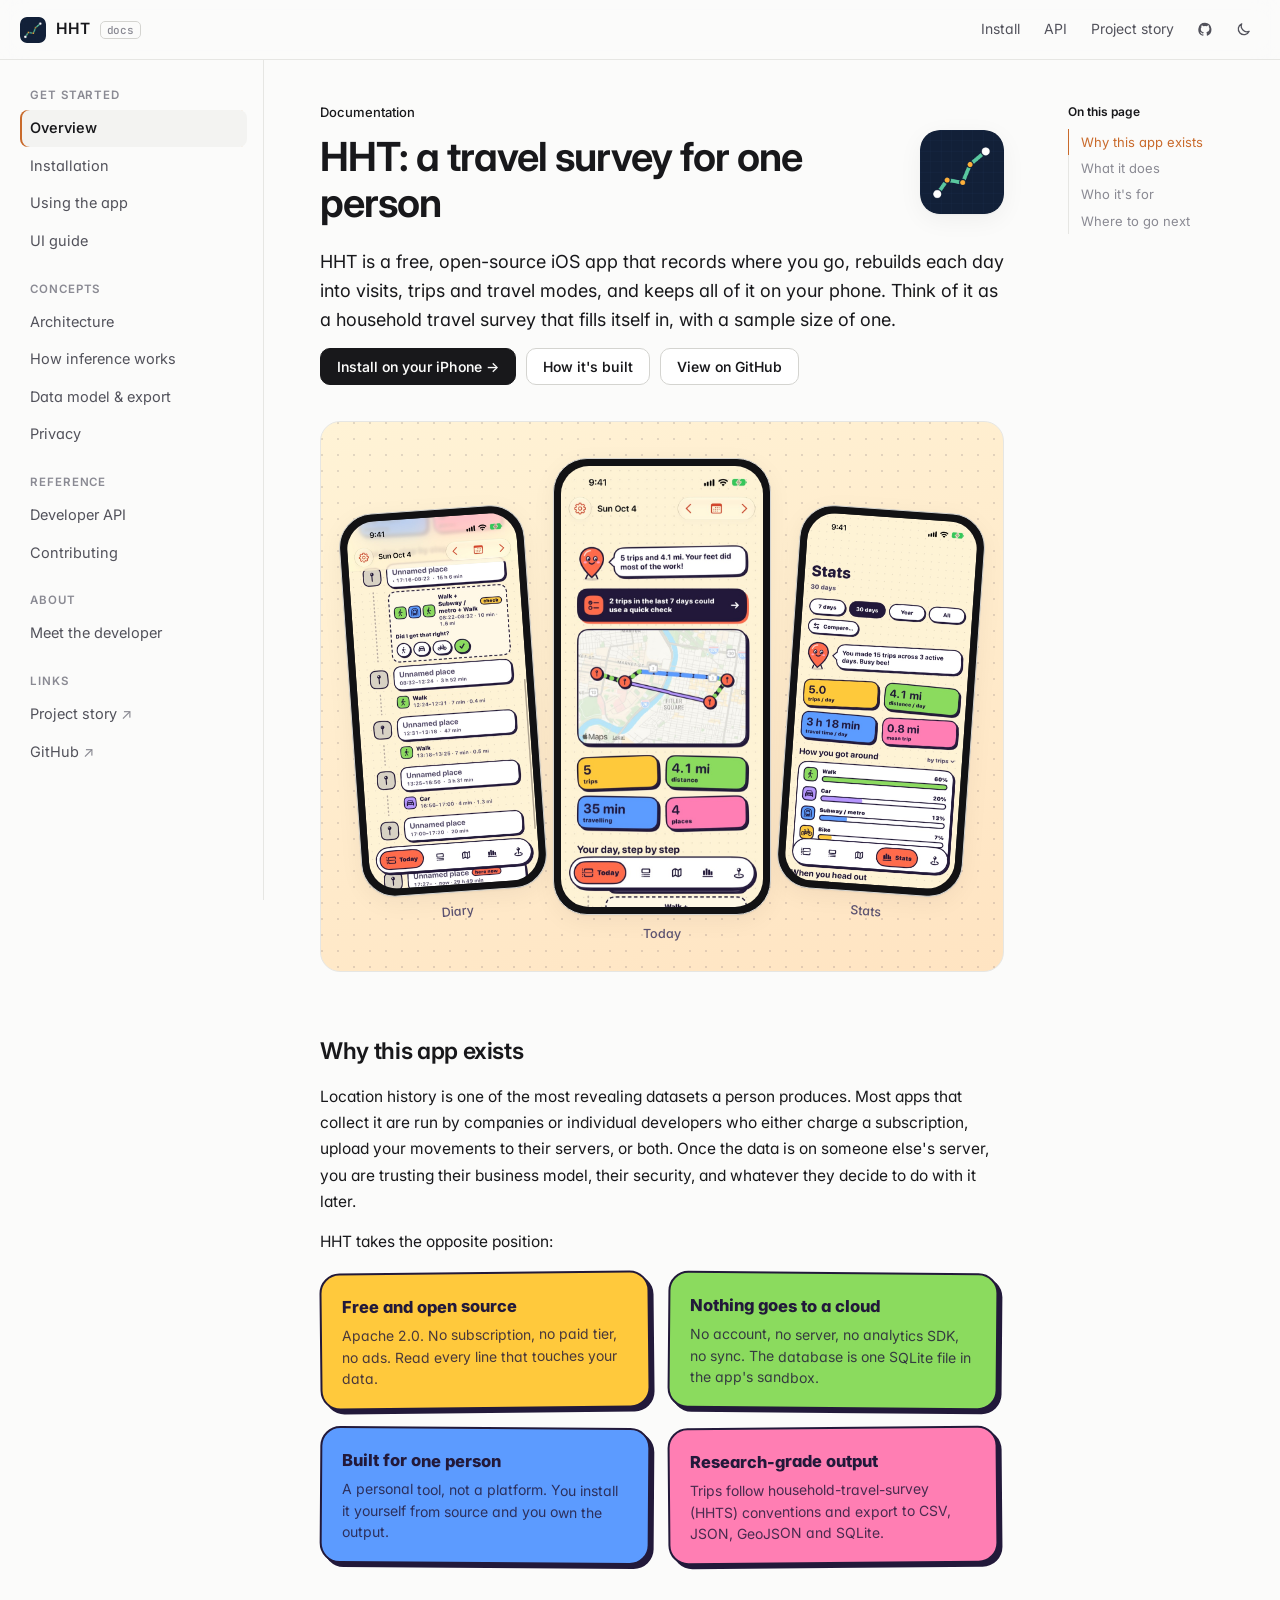
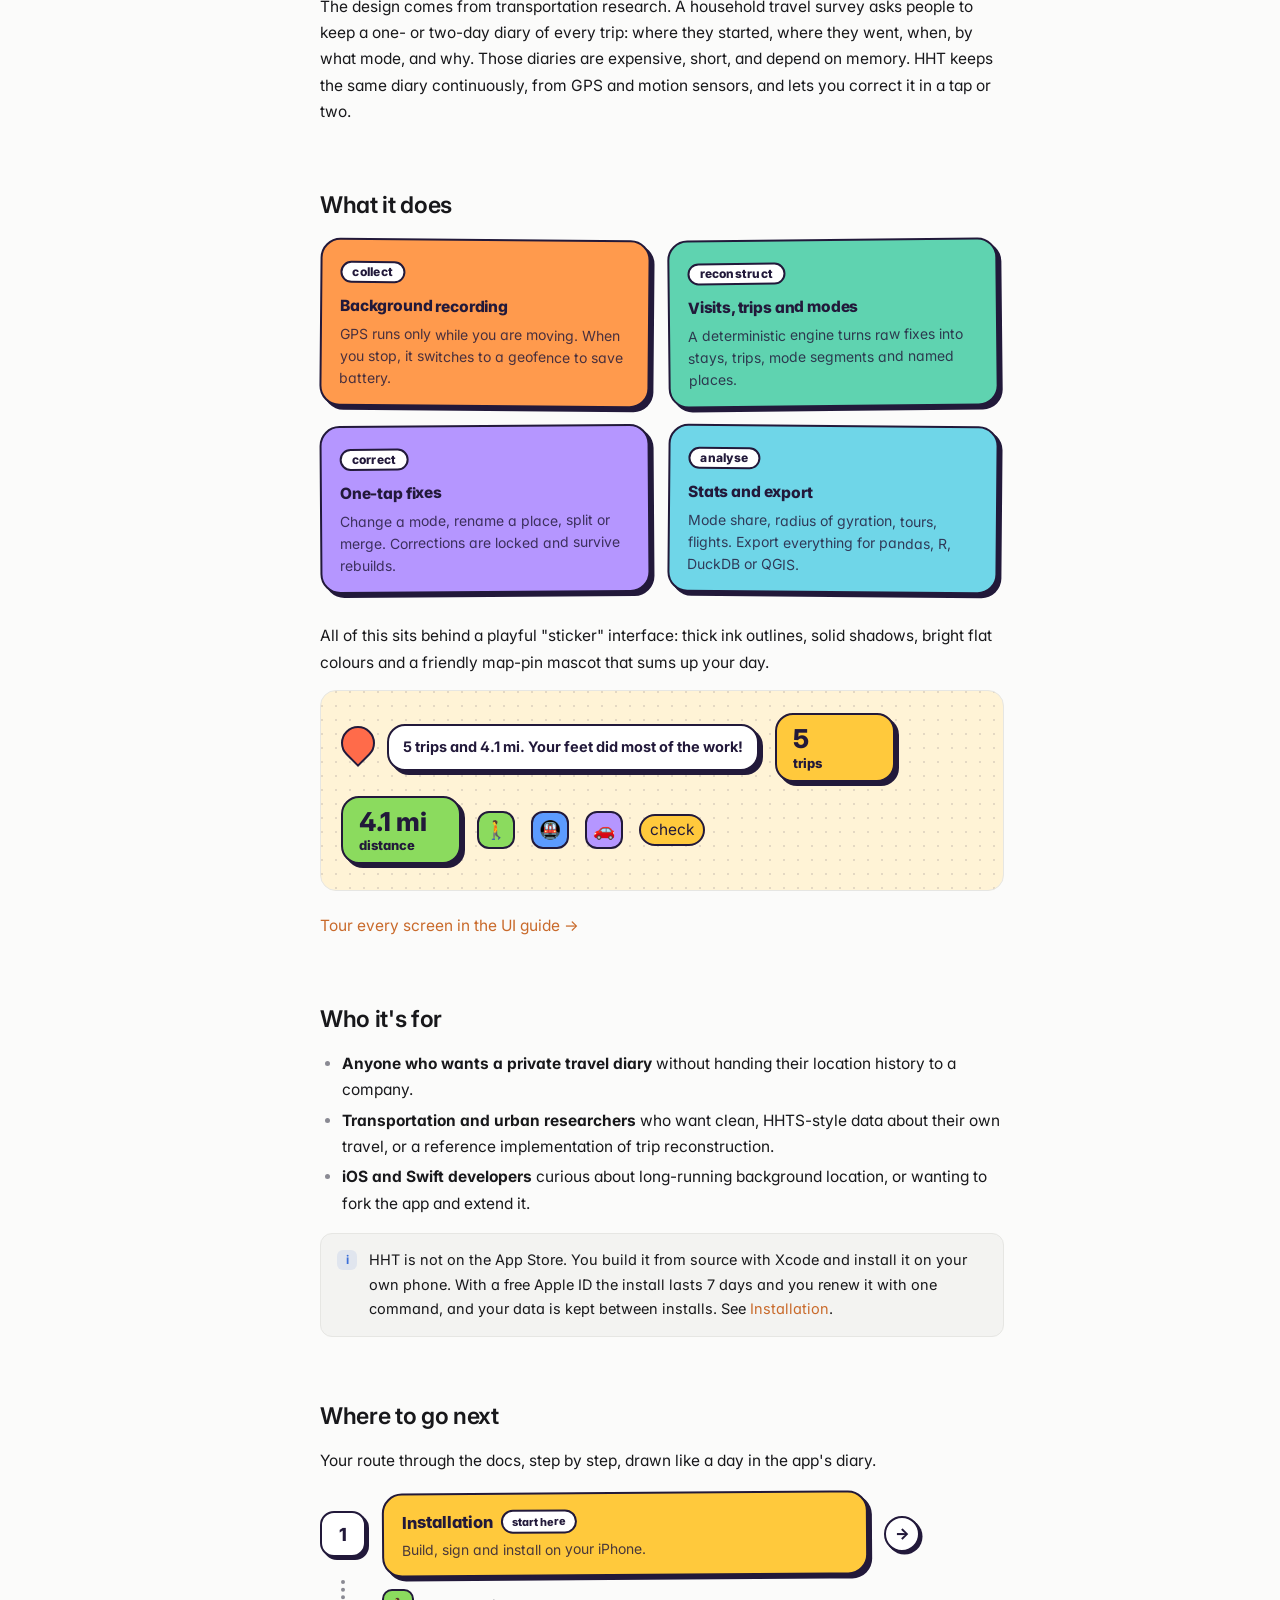
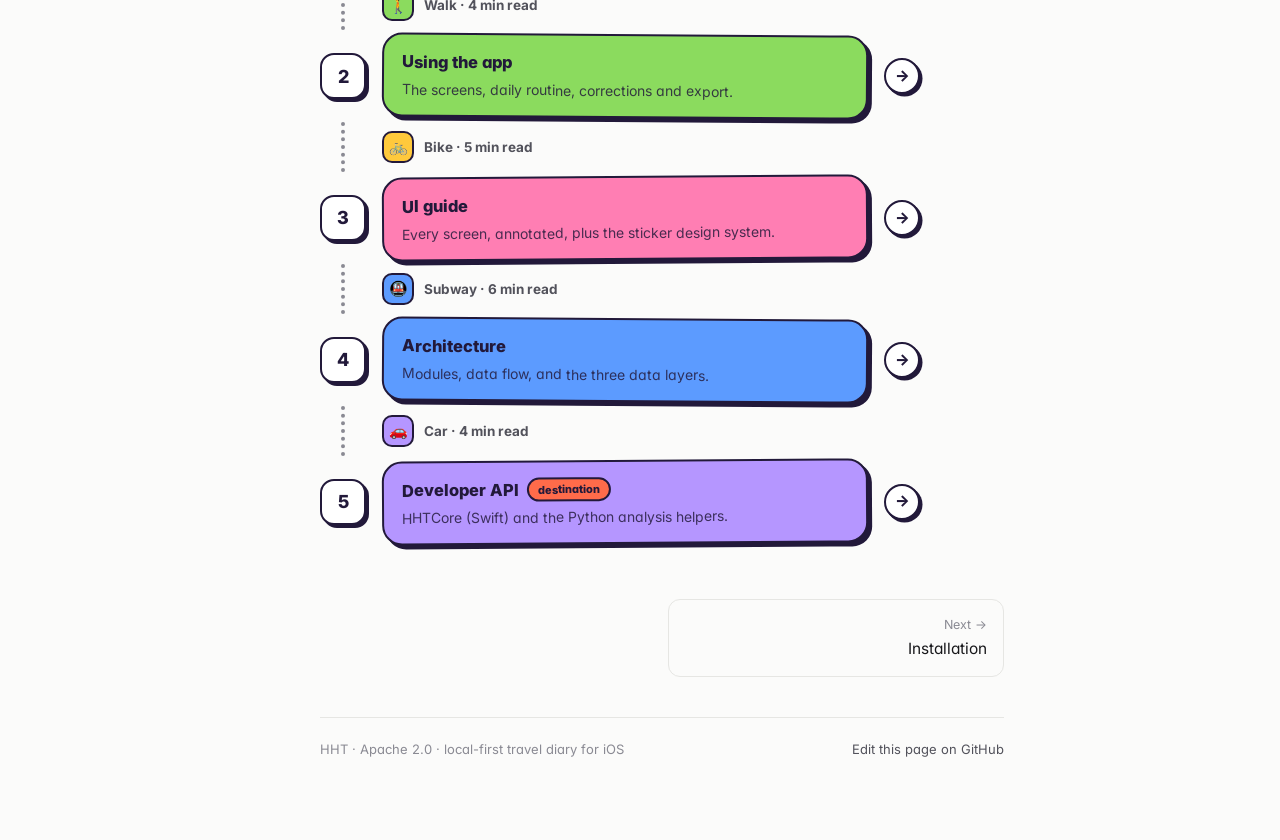
==== commit de474c08: "Docs: sticker-style diagrams and Meet the developer page - Architecture data flow redrawn as a subwa" ====
--- a/docs/docs/index.html
+++ b/docs/docs/index.html
@@ -9,7 +9,7 @@
 <link rel="preconnect" href="https://fonts.googleapis.com">
 <link rel="preconnect" href="https://fonts.gstatic.com" crossorigin>
 <link href="https://fonts.googleapis.com/css2?family=Inter:wght@400;500;600;700&family=JetBrains+Mono:wght@400;500;600&display=swap" rel="stylesheet">
-<link rel="stylesheet" href="assets/docs.css?v=4">
+<link rel="stylesheet" href="assets/docs.css?v=6">
 <script>try { const t = localStorage.getItem('hht-docs-theme'); if (t) document.documentElement.dataset.theme = t; } catch (e) {}</script>
 <script src="assets/docs.js" defer></script>
 </head>
--- a/docs/docs/assets/docs.css
+++ b/docs/docs/assets/docs.css
@@ -561,3 +561,122 @@
   .home .route .leg { padding-left: 54px; }
   .home .route .leg::before { left: 18px; }
 }
+
+/* ── Shared sticker tokens (usable on any page) ─────────── */
+.metro, .conveyor, .dev {
+  --t-ink: #22193a; --t-shadow: #22193a; --t-paper: #ffffff; --t-muted: #5b5270;
+  --rounded: ui-rounded, 'SF Pro Rounded', var(--sans);
+}
+@media (prefers-color-scheme: dark) {
+  :root:not([data-theme="light"]) :is(.metro, .conveyor, .dev) { --t-shadow: #ff6b4a; --t-paper: #fff8e6; }
+}
+:root[data-theme="dark"] :is(.metro, .conveyor, .dev) { --t-shadow: #ff6b4a; --t-paper: #fff8e6; }
+
+/* ── Architecture: data flow as a subway line ─────────── */
+.metro {
+  position: relative; margin: 14px 0 30px; padding: 26px 22px 22px; border-radius: 20px;
+  background: radial-gradient(circle at 1px 1px, rgba(34, 25, 58, .12) 1px, transparent 0) 0 0 / 14px 14px, #fff3d6;
+  border: 2.5px solid var(--t-ink); box-shadow: 4px 4px 0 var(--t-shadow); color: var(--t-ink);
+  font-family: var(--rounded);
+}
+.metro .line-name { display: inline-flex; align-items: center; gap: 8px; font: 800 13px var(--rounded); margin-bottom: 18px; }
+.metro .line-name i { width: 26px; height: 26px; border-radius: 50%; display: grid; place-items: center; background: #ff6b4a; border: 2.5px solid var(--t-ink); font-style: normal; font-size: 12px; }
+.metro ol { list-style: none; margin: 0; padding: 0 !important; display: grid; grid-template-columns: repeat(5, minmax(0, 1fr)); position: relative; }
+.metro li { position: relative; margin: 0; padding-top: 44px; text-align: center; }
+/* the track: each station draws the segment to its right in its own colour */
+.metro li::after {
+  content: ""; position: absolute; top: 13px; left: 50%; width: 100%; height: 12px;
+  background: var(--seg); border-top: 2.5px solid var(--t-ink); border-bottom: 2.5px solid var(--t-ink);
+}
+.metro li:last-child::after { display: none; }
+.metro .stn {
+  position: absolute; top: 4px; left: 50%; transform: translateX(-50%); z-index: 1;
+  width: 30px; height: 30px; border-radius: 50%; background: #fff; border: 3px solid var(--t-ink);
+}
+.metro li.interchange .stn { width: 58px; height: 30px; border-radius: 999px; background: #fff; box-shadow: inset 0 0 0 5px #ff6b4a; }
+.metro b { display: block; font: 800 15px var(--rounded); }
+.metro span.d { display: block; font-size: 12.8px; line-height: 1.4; color: var(--t-muted); padding: 2px 6px 0; }
+.metro .tag { display: inline-block; margin-top: 6px; font: 800 10.5px var(--rounded); padding: 0 8px; border-radius: 999px; border: 2px solid var(--t-ink); background: var(--chip, #fff); }
+
+/* ── Inference: the pipeline as a sticker conveyor ────── */
+.conveyor { list-style: none; padding: 6px 4px 8px 0 !important; margin: 10px 0 30px; display: grid; grid-template-columns: repeat(5, minmax(0, 1fr)); gap: 22px; color: var(--t-ink); font-family: var(--rounded); }
+.conveyor li {
+  position: relative; margin: 0; padding: 14px 14px 13px; border-radius: 18px;
+  background: var(--fill); border: 2.5px solid var(--t-ink); box-shadow: 4px 4px 0 var(--t-shadow);
+}
+.conveyor li:nth-child(odd) { transform: rotate(-1.2deg); }
+.conveyor li:nth-child(even) { transform: rotate(1deg) translateY(6px); }
+.conveyor li:not(:last-child)::after {
+  content: ""; position: absolute; top: 50%; right: -21px; width: 18px; border-top: 3px dashed var(--ink-soft);
+}
+.conveyor .ic { width: 36px; height: 36px; border-radius: 11px; display: grid; place-items: center; font-size: 18px; background: #fff; border: 2.5px solid var(--t-ink); margin-bottom: 8px; }
+.conveyor .n { position: absolute; top: -11px; right: -9px; width: 26px; height: 26px; border-radius: 50%; display: grid; place-items: center; font: 800 12px var(--rounded); background: var(--t-ink); color: #fff; border: 2px solid var(--t-ink); }
+.conveyor b { display: block; font: 800 15px var(--rounded); }
+.conveyor span.d { display: block; font-size: 12.8px; line-height: 1.4; opacity: .85; }
+.conveyor .lock { display: inline-block; margin-top: 6px; font: 800 10.5px var(--rounded); padding: 0 8px; border-radius: 999px; border: 2px solid var(--t-ink); background: #fff; }
+
+@media (max-width: 880px) {
+  .metro ol { grid-template-columns: minmax(0, 1fr); }
+  .metro li { padding: 4px 0 22px 52px; text-align: left; }
+  .metro li::after { top: 18px; left: 9px; width: 12px; height: 100%; border: 0; border-left: 2.5px solid var(--t-ink); border-right: 2.5px solid var(--t-ink); }
+  .metro .stn { left: 15px; top: 2px; }
+  .metro li.interchange .stn { width: 30px; height: 46px; top: -6px; }
+  .metro span.d { padding: 2px 0 0; }
+  .conveyor { grid-template-columns: minmax(0, 1fr); gap: 20px; }
+  .conveyor li:nth-child(even) { transform: rotate(1deg); }
+  .conveyor li:not(:last-child)::after { top: auto; bottom: -21px; right: auto; left: 30px; width: 0; height: 18px; border-top: 0; border-left: 3px dashed var(--ink-soft); }
+}
+
+/* ── Meet the developer ─────────────────────────────── */
+.dev { color: var(--ink); }
+.pass {
+  display: grid; grid-template-columns: minmax(0, 1fr) 180px; margin: 6px 0 36px;
+  color: var(--t-ink); font-family: var(--rounded);
+  filter: drop-shadow(4px 4px 0 var(--t-shadow));
+}
+.pass > div { background: #fff8e6; border: 2.5px solid var(--t-ink); }
+.pass .main { border-radius: 20px 0 0 20px; border-right: 0; padding: 0 0 18px; overflow: hidden; }
+.pass .stub { border-radius: 0 20px 20px 0; border-left: 2.5px dashed var(--t-ink); padding: 14px 16px; background: #ffc93c; position: relative; }
+.pass .band { display: flex; justify-content: space-between; align-items: center; padding: 10px 20px; background: #ff6b4a; border-bottom: 2.5px solid var(--t-ink); font: 800 13px var(--rounded); letter-spacing: .08em; text-transform: uppercase; }
+.pass .who { display: flex; gap: 16px; align-items: center; padding: 18px 20px 6px; }
+.pass .who img { width: 64px; height: 64px; border-radius: 16px; border: 2.5px solid var(--t-ink); background: #22193a; }
+.pass .who small, .pass .field small, .pass .stub small { display: block; font: 800 10.5px var(--rounded); letter-spacing: .1em; text-transform: uppercase; color: var(--t-muted); }
+.pass .who b { font: 800 24px/1.15 var(--rounded); letter-spacing: -.01em; }
+.pass .route-row { display: grid; grid-template-columns: auto minmax(0, 1fr) auto; gap: 14px; align-items: center; padding: 14px 20px 6px; }
+.pass .code { font: 800 34px/1 var(--rounded); }
+.pass .code small { font-size: 11px; letter-spacing: .04em; text-transform: none; color: var(--t-muted); display: block; margin-top: 4px; font-weight: 700; }
+.pass .plane { position: relative; height: 2px; border-top: 3px dashed var(--t-ink); }
+.pass .plane::after { content: "✈"; position: absolute; left: 50%; top: -15px; transform: translateX(-50%); font-size: 20px; background: #fff8e6; padding: 0 6px; }
+.pass .fields { display: grid; grid-template-columns: repeat(4, minmax(0, 1fr)); gap: 10px; padding: 12px 20px 0; }
+.pass .field b { font: 800 15px var(--rounded); }
+.pass .stub b { display: block; font: 800 15px var(--rounded); margin-bottom: 8px; }
+.pass .barcode { height: 54px; margin-top: 12px; border: 2px solid var(--t-ink); border-radius: 6px; background: repeating-linear-gradient(90deg, var(--t-ink) 0 2px, transparent 2px 4px, var(--t-ink) 4px 7px, transparent 7px 9px, var(--t-ink) 9px 10px, transparent 10px 13px) #fff; }
+
+.dev .qs { display: grid; gap: 14px; margin: 0 0 24px; }
+.dev .q {
+  display: grid; grid-template-columns: 42px minmax(0, 1fr); gap: 14px; align-items: start;
+  padding: 14px 18px; border-radius: 18px; background: var(--fill); color: var(--t-ink);
+  border: 2.5px solid var(--t-ink); box-shadow: 4px 4px 0 var(--t-shadow); font-family: var(--rounded);
+}
+.dev .q:nth-child(odd) { transform: rotate(-.4deg); }
+.dev .q:nth-child(even) { transform: rotate(.4deg); }
+.dev .q .num { width: 42px; height: 42px; border-radius: 12px; display: grid; place-items: center; background: #fff; border: 2.5px solid var(--t-ink); font: 800 16px var(--rounded); }
+.dev .q b { display: block; font: 800 16px/1.35 var(--rounded); }
+.dev .q span { display: block; font-size: 14px; opacity: .85; margin-top: 2px; }
+.dev .links { display: flex; flex-wrap: wrap; gap: 12px; margin: 0 0 24px; }
+.dev .links a {
+  font: 800 14px var(--rounded); color: var(--t-ink); padding: 8px 16px; border-radius: 999px;
+  background: var(--fill, #fff); border: 2.5px solid var(--t-ink); box-shadow: 3px 3px 0 var(--t-shadow);
+  transition: transform .12s, box-shadow .12s;
+}
+.dev .links a:hover { text-decoration: none; transform: translate(2px, 2px); box-shadow: 1px 1px 0 var(--t-shadow); }
+
+@media (max-width: 720px) {
+  .pass { grid-template-columns: minmax(0, 1fr); }
+  .pass .main { border-radius: 20px 20px 0 0; border-right: 2.5px solid var(--t-ink); border-bottom: 0; }
+  .pass .stub { border-radius: 0 0 20px 20px; border-left: 2.5px solid var(--t-ink); border-top: 2.5px dashed var(--t-ink); }
+  .pass .fields { grid-template-columns: repeat(2, minmax(0, 1fr)); }
+  .pass .code { font-size: 28px; }
+}
+/* stickers keep ink text in both themes (.dx-content li sets the page ink colour) */
+.dx-content .metro li, .dx-content .conveyor li, .dx-content .route li { color: var(--t-ink); }
